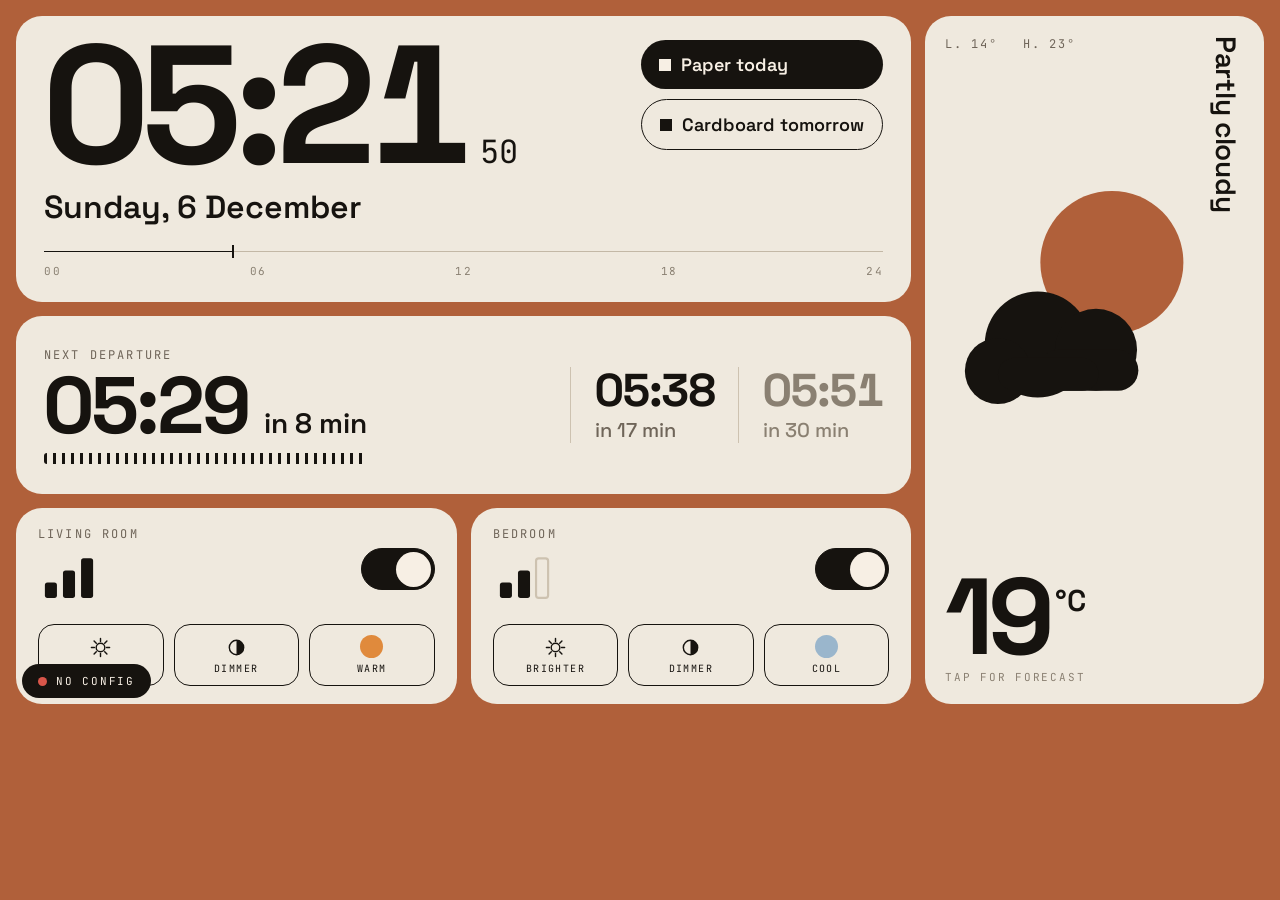
==== index.html @ 334e00e9 "Step 1: Home Assistant WebSocket connection layer Adds the live connection to HA without yet migrati" ====
<!DOCTYPE html>
<html lang="en">
<head>
<meta charset="utf-8">
<meta name="viewport" content="width=1280, initial-scale=1">
<title>Wall Dashboard</title>
<link rel="stylesheet" href="css/fonts.css">
<link rel="stylesheet" href="css/dashboard.css">
</head>
<body>

<div class="root" id="root">

  <!-- ── Clock ───────────────────────────────────────────── -->
  <section class="card clock" id="clock-card">
    <div class="clock-top">
      <div>
        <div class="clock-timerow">
          <div class="clock-time" id="clock-time">20:14</div>
          <div class="clock-seconds" id="clock-seconds">38</div>
        </div>
        <div class="clock-date" id="clock-date">Monday, 27 July</div>
      </div>
      <div class="bin-chips" id="bin-chips"></div>
    </div>
    <div>
      <div class="dayrule">
        <div class="dayrule-track"></div>
        <div class="dayrule-fill" id="dayrule-fill"></div>
        <div class="dayrule-tick" id="dayrule-tick"></div>
      </div>
      <div class="dayrule-labels">
        <div>00</div><div>06</div><div>12</div><div>18</div><div>24</div>
      </div>
    </div>
  </section>

  <!-- ── Departures ──────────────────────────────────────── -->
  <section class="card departures" id="departures-card">
    <div class="dep-next" id="dep-next">
      <div class="mono-label">NEXT DEPARTURE</div>
      <div class="dep-next-row">
        <div class="dep-next-time" id="dep1-time">20:22</div>
        <div class="dep-next-countdown" id="dep1-countdown">in 8 min</div>
      </div>
      <div class="dep-comb"></div>
    </div>
    <div class="dep-later">
      <div class="dep-later-item" id="dep-2">
        <div class="dep-later-time" id="dep2-time">20:31</div>
        <div class="dep-later-countdown" id="dep2-countdown">in 17 min</div>
      </div>
      <div class="dep-later-item dep-dim" id="dep-3">
        <div class="dep-later-time" id="dep3-time">20:44</div>
        <div class="dep-later-countdown" id="dep3-countdown">in 30 min</div>
      </div>
    </div>
  </section>

  <!-- ── Lights ──────────────────────────────────────────── -->
  <section class="card light-card" id="light-living" data-room="living">
    <div class="light-header">
      <div>
        <div class="mono-label light-room">LIVING ROOM</div>
        <div class="light-glyph" data-glyph></div>
      </div>
      <div class="toggle" data-action="toggle" role="switch" tabindex="0">
        <div class="toggle-knob"></div>
      </div>
    </div>
    <div class="light-buttons">
      <div class="light-btn" data-action="brightness_up">
        <span data-icon="brighter"></span>
        <div class="mono-btn-label">BRIGHTER</div>
      </div>
      <div class="light-btn" data-action="brightness_down">
        <span data-icon="dimmer"></span>
        <div class="mono-btn-label">DIMMER</div>
      </div>
      <div class="light-btn light-btn-temp" data-action="color_temp_toggle">
        <div class="temp-disc" data-temp-disc></div>
        <div class="mono-btn-label" data-temp-label>WARM</div>
      </div>
    </div>
  </section>

  <section class="card light-card" id="light-bedroom" data-room="bedroom">
    <div class="light-header">
      <div>
        <div class="mono-label light-room">BEDROOM</div>
        <div class="light-glyph" data-glyph></div>
      </div>
      <div class="toggle" data-action="toggle" role="switch" tabindex="0">
        <div class="toggle-knob"></div>
      </div>
    </div>
    <div class="light-buttons">
      <div class="light-btn" data-action="brightness_up">
        <span data-icon="brighter"></span>
        <div class="mono-btn-label">BRIGHTER</div>
      </div>
      <div class="light-btn" data-action="brightness_down">
        <span data-icon="dimmer"></span>
        <div class="mono-btn-label">DIMMER</div>
      </div>
      <div class="light-btn light-btn-temp" data-action="color_temp_toggle">
        <div class="temp-disc" data-temp-disc></div>
        <div class="mono-btn-label" data-temp-label>COOL</div>
      </div>
    </div>
  </section>

  <!-- ── Weather ─────────────────────────────────────────── -->
  <section class="card weather" id="weather-card">
    <div class="mono-label weather-range" id="weather-range">L. 14° &nbsp; H. 23°</div>
    <div class="weather-condition" id="weather-condition">Partly cloudy</div>
    <div class="weather-icon" id="weather-icon"></div>
    <div class="weather-bottom">
      <div class="weather-temprow">
        <div class="weather-temp" id="weather-temp">19</div>
        <div class="weather-unit">°C</div>
      </div>
      <div class="mono-label weather-hint">TAP FOR FORECAST</div>
    </div>
  </section>

  <!-- ── Forecast overlay ────────────────────────────────── -->
  <div class="forecast" id="forecast" hidden>
    <div class="forecast-header">
      <div>
        <div class="forecast-title">Next 8 hours</div>
        <div class="mono-label forecast-sub" id="forecast-sub">MONDAY 27 JULY · L. 14° H. 23°</div>
      </div>
      <div class="forecast-close" id="forecast-close" role="button" tabindex="0"></div>
    </div>
    <div class="forecast-chart" id="forecast-chart"></div>
  </div>

  <!-- Connection state. Hidden while healthy; the wall display must
       never present stale data as if it were live. -->
  <div class="conn-chip" id="conn-chip" hidden></div>

</div>

<script src="js/icons.js"></script>
<script src="js/entities.js"></script>
<!-- Gitignored; copy from config.example.js. A 404 here is handled. -->
<script src="js/config.js"></script>
<script src="js/ha.js"></script>
<script src="js/data.js"></script>
<script src="js/app.js"></script>
</body>
</html>
---- css/fonts.css ----
/* Self-hosted fonts so the kiosk works with no internet.
   Latin + latin-ext subsets only, pulled from Google Fonts. */

@font-face {
  font-family: 'JetBrains Mono';
  font-style: normal;
  font-weight: 400;
  font-display: swap;
  src: url(../fonts/JetBrainsMono-400-latin-ext.woff2) format('woff2');
  unicode-range: U+0100-02BA, U+02BD-02C5, U+02C7-02CC, U+02CE-02D7, U+02DD-02FF, U+0304, U+0308, U+0329, U+1D00-1DBF, U+1E00-1E9F, U+1EF2-1EFF, U+2020, U+20A0-20AB, U+20AD-20C0, U+2113, U+2C60-2C7F, U+A720-A7FF;
}

@font-face {
  font-family: 'JetBrains Mono';
  font-style: normal;
  font-weight: 400;
  font-display: swap;
  src: url(../fonts/JetBrainsMono-400-latin.woff2) format('woff2');
  unicode-range: U+0000-00FF, U+0131, U+0152-0153, U+02BB-02BC, U+02C6, U+02DA, U+02DC, U+0304, U+0308, U+0329, U+2000-206F, U+20AC, U+2122, U+2191, U+2193, U+2212, U+2215, U+FEFF, U+FFFD;
}

@font-face {
  font-family: 'JetBrains Mono';
  font-style: normal;
  font-weight: 500;
  font-display: swap;
  src: url(../fonts/JetBrainsMono-500-latin-ext.woff2) format('woff2');
  unicode-range: U+0100-02BA, U+02BD-02C5, U+02C7-02CC, U+02CE-02D7, U+02DD-02FF, U+0304, U+0308, U+0329, U+1D00-1DBF, U+1E00-1E9F, U+1EF2-1EFF, U+2020, U+20A0-20AB, U+20AD-20C0, U+2113, U+2C60-2C7F, U+A720-A7FF;
}

@font-face {
  font-family: 'JetBrains Mono';
  font-style: normal;
  font-weight: 500;
  font-display: swap;
  src: url(../fonts/JetBrainsMono-500-latin.woff2) format('woff2');
  unicode-range: U+0000-00FF, U+0131, U+0152-0153, U+02BB-02BC, U+02C6, U+02DA, U+02DC, U+0304, U+0308, U+0329, U+2000-206F, U+20AC, U+2122, U+2191, U+2193, U+2212, U+2215, U+FEFF, U+FFFD;
}

@font-face {
  font-family: 'Space Grotesk';
  font-style: normal;
  font-weight: 400;
  font-display: swap;
  src: url(../fonts/SpaceGrotesk-400-latin-ext.woff2) format('woff2');
  unicode-range: U+0100-02BA, U+02BD-02C5, U+02C7-02CC, U+02CE-02D7, U+02DD-02FF, U+0304, U+0308, U+0329, U+1D00-1DBF, U+1E00-1E9F, U+1EF2-1EFF, U+2020, U+20A0-20AB, U+20AD-20C0, U+2113, U+2C60-2C7F, U+A720-A7FF;
}

@font-face {
  font-family: 'Space Grotesk';
  font-style: normal;
  font-weight: 400;
  font-display: swap;
  src: url(../fonts/SpaceGrotesk-400-latin.woff2) format('woff2');
  unicode-range: U+0000-00FF, U+0131, U+0152-0153, U+02BB-02BC, U+02C6, U+02DA, U+02DC, U+0304, U+0308, U+0329, U+2000-206F, U+20AC, U+2122, U+2191, U+2193, U+2212, U+2215, U+FEFF, U+FFFD;
}

@font-face {
  font-family: 'Space Grotesk';
  font-style: normal;
  font-weight: 500;
  font-display: swap;
  src: url(../fonts/SpaceGrotesk-500-latin-ext.woff2) format('woff2');
  unicode-range: U+0100-02BA, U+02BD-02C5, U+02C7-02CC, U+02CE-02D7, U+02DD-02FF, U+0304, U+0308, U+0329, U+1D00-1DBF, U+1E00-1E9F, U+1EF2-1EFF, U+2020, U+20A0-20AB, U+20AD-20C0, U+2113, U+2C60-2C7F, U+A720-A7FF;
}

@font-face {
  font-family: 'Space Grotesk';
  font-style: normal;
  font-weight: 500;
  font-display: swap;
  src: url(../fonts/SpaceGrotesk-500-latin.woff2) format('woff2');
  unicode-range: U+0000-00FF, U+0131, U+0152-0153, U+02BB-02BC, U+02C6, U+02DA, U+02DC, U+0304, U+0308, U+0329, U+2000-206F, U+20AC, U+2122, U+2191, U+2193, U+2212, U+2215, U+FEFF, U+FFFD;
}

@font-face {
  font-family: 'Space Grotesk';
  font-style: normal;
  font-weight: 600;
  font-display: swap;
  src: url(../fonts/SpaceGrotesk-600-latin-ext.woff2) format('woff2');
  unicode-range: U+0100-02BA, U+02BD-02C5, U+02C7-02CC, U+02CE-02D7, U+02DD-02FF, U+0304, U+0308, U+0329, U+1D00-1DBF, U+1E00-1E9F, U+1EF2-1EFF, U+2020, U+20A0-20AB, U+20AD-20C0, U+2113, U+2C60-2C7F, U+A720-A7FF;
}

@font-face {
  font-family: 'Space Grotesk';
  font-style: normal;
  font-weight: 600;
  font-display: swap;
  src: url(../fonts/SpaceGrotesk-600-latin.woff2) format('woff2');
  unicode-range: U+0000-00FF, U+0131, U+0152-0153, U+02BB-02BC, U+02C6, U+02DA, U+02DC, U+0304, U+0308, U+0329, U+2000-206F, U+20AC, U+2122, U+2191, U+2193, U+2212, U+2215, U+FEFF, U+FFFD;
}

@font-face {
  font-family: 'Space Grotesk';
  font-style: normal;
  font-weight: 700;
  font-display: swap;
  src: url(../fonts/SpaceGrotesk-700-latin-ext.woff2) format('woff2');
  unicode-range: U+0100-02BA, U+02BD-02C5, U+02C7-02CC, U+02CE-02D7, U+02DD-02FF, U+0304, U+0308, U+0329, U+1D00-1DBF, U+1E00-1E9F, U+1EF2-1EFF, U+2020, U+20A0-20AB, U+20AD-20C0, U+2113, U+2C60-2C7F, U+A720-A7FF;
}

@font-face {
  font-family: 'Space Grotesk';
  font-style: normal;
  font-weight: 700;
  font-display: swap;
  src: url(../fonts/SpaceGrotesk-700-latin.woff2) format('woff2');
  unicode-range: U+0000-00FF, U+0131, U+0152-0153, U+02BB-02BC, U+02C6, U+02DA, U+02DC, U+0304, U+0308, U+0329, U+2000-206F, U+20AC, U+2122, U+2191, U+2193, U+2212, U+2215, U+FEFF, U+FFFD;
}
---- css/dashboard.css ----
/* ─────────────────────────────────────────────────────────
   Wall Dashboard — design tokens
   Values are lifted verbatim from the design spec (README.md).
   ───────────────────────────────────────────────────────── */
:root {
  --ground:        #b0603a;  /* terracotta */
  --card:          #efe9de;
  --card-off:      #ded7ca;
  --ink:           #16130f;
  --on-ink:        #f7efe4;
  --on-ground:     #f0cdb9;
  --muted:         #6f6559;
  --muted-dim:     #8a8072;
  --hairline:      #cdc2b0;
  --hairline-warm: #c3b8a6;
  --hairline-off:  #b6ab99;
  --warm:          #e08a3c;
  --cool:          #9ab6cc;

  --sans: 'Space Grotesk', system-ui, sans-serif;
  --mono: 'JetBrains Mono', ui-monospace, monospace;
}

* { box-sizing: border-box; }

html, body {
  margin: 0;
  padding: 0;
  background: var(--ground);
  /* Kiosk: never scroll, never select, never show a caret. */
  overflow: hidden;
  cursor: none;
}

.root {
  position: relative;
  width: 1280px;
  height: 720px;
  padding: 16px;
  display: grid;
  grid-template-columns: 1.3fr 1.3fr 1fr;
  grid-template-rows: 286px 178px 1fr;
  gap: 14px;
  background: var(--ground);
  font-family: var(--sans);
  color: var(--ink);
  overflow: hidden;
  user-select: none;
  -webkit-tap-highlight-color: transparent;
}

.card {
  background: var(--card);
  border-radius: 26px;
  overflow: hidden;
}

/* Shared monospace label treatment */
.mono-label {
  font-family: var(--mono);
  font-size: 12px;
  letter-spacing: 0.18em;
  color: var(--muted);
}

/* ── Clock ────────────────────────────────────────────── */
.clock {
  grid-column: 1 / span 2;
  grid-row: 1;
  padding: 24px 28px;
  display: flex;
  flex-direction: column;
  justify-content: space-between;
}
.clock-top {
  display: flex;
  justify-content: space-between;
  align-items: flex-start;
  gap: 24px;
}
.clock-timerow { display: flex; align-items: baseline; gap: 16px; }
.clock-time {
  font-size: 168px;
  font-weight: 700;
  letter-spacing: -0.055em;
  line-height: 0.78;
  font-variant-numeric: tabular-nums;
}
.clock-seconds {
  font-family: var(--mono);
  font-size: 32px;
  color: var(--ink);
}
.clock-date { font-size: 32px; font-weight: 600; margin-top: 14px; }

.bin-chips { display: flex; flex-direction: column; gap: 10px; flex: none; }
.chip {
  display: flex;
  align-items: center;
  gap: 10px;
  padding: 13px 18px;
  border-radius: 999px;
  font-size: 18px;
  font-weight: 600;
  white-space: nowrap;
}
.chip-swatch { width: 12px; height: 12px; flex: none; }
.chip-filled  { background: var(--ink); color: var(--on-ink); }
.chip-filled  .chip-swatch { background: var(--on-ink); }
.chip-outline { border: 1.5px solid var(--ink); color: var(--ink); }
.chip-outline .chip-swatch { background: var(--ink); }

.dayrule { position: relative; height: 13px; }
.dayrule-track { position: absolute; top: 6px; left: 0; right: 0; height: 1px; background: var(--hairline-warm); }
.dayrule-fill  { position: absolute; top: 6px; left: 0; height: 1px; background: var(--ink); }
.dayrule-tick  { position: absolute; top: 0; width: 2px; height: 13px; background: var(--ink); }
.dayrule-labels {
  display: flex;
  justify-content: space-between;
  font-family: var(--mono);
  font-size: 11px;
  letter-spacing: 0.14em;
  color: var(--muted-dim);
  margin-top: 6px;
}

/* ── Departures ───────────────────────────────────────── */
.departures {
  grid-column: 1 / span 2;
  grid-row: 2;
  padding: 18px 28px;
  display: flex;
  align-items: center;
  gap: 28px;
}
.dep-next { flex: none; }
.dep-next .mono-label { margin-bottom: 6px; }
.dep-next-row { display: flex; align-items: baseline; gap: 16px; }
.dep-next-time {
  font-size: 80px;
  font-weight: 700;
  letter-spacing: -0.05em;
  line-height: 0.9;
  font-variant-numeric: tabular-nums;
}
.dep-next-countdown { font-size: 28px; font-weight: 600; color: var(--ink); white-space: nowrap; }
.dep-comb {
  height: 11px;
  border-radius: 3px;
  margin-top: 12px;
  background: repeating-linear-gradient(90deg, var(--ink) 0 3px, transparent 3px 9px);
}
.dep-later { flex: 1; display: flex; gap: 24px; justify-content: flex-end; }
.dep-later-item { border-left: 1px solid var(--hairline); padding-left: 24px; }
.dep-later-time {
  font-size: 46px;
  font-weight: 700;
  letter-spacing: -0.045em;
  line-height: 1;
  font-variant-numeric: tabular-nums;
}
.dep-later-countdown {
  font-size: 20px;
  font-weight: 500;
  color: var(--muted);
  margin-top: 4px;
  white-space: nowrap;
}
.dep-dim .dep-later-time,
.dep-dim .dep-later-countdown { color: var(--muted-dim); }

/* ── Light cards ──────────────────────────────────────── */
.light-card {
  grid-row: 3;
  padding: 18px 22px;
  display: flex;
  flex-direction: column;
  justify-content: space-between;
  border-radius: 26px;
}
#light-living  { grid-column: 1; }
#light-bedroom { grid-column: 2; }
.light-card.is-off { background: var(--card-off); }

.light-header { display: flex; justify-content: space-between; align-items: center; }
.light-glyph { height: 66px; display: flex; align-items: center; margin-top: 4px; }
.light-glyph svg { width: 62px; height: 62px; }

.toggle {
  width: 74px;
  height: 42px;
  border-radius: 21px;
  display: flex;
  align-items: center;
  padding: 3px;
  flex: none;
  border: 1.5px solid var(--ink);
  background: var(--ink);
  justify-content: flex-end;
}
.toggle-knob { width: 35px; height: 35px; border-radius: 50%; background: var(--on-ink); }
.light-card.is-off .toggle { background: transparent; justify-content: flex-start; }
.light-card.is-off .toggle-knob { background: var(--hairline-off); }

.light-buttons { display: flex; gap: 10px; }
.light-btn {
  flex: 1;
  height: 62px;
  border-radius: 16px;
  border: 1.5px solid var(--ink);
  display: flex;
  flex-direction: column;
  align-items: center;
  justify-content: center;
  gap: 3px;
}
.light-btn-temp { gap: 4px; }
.light-btn svg { width: 23px; height: 23px; display: block; }
.mono-btn-label {
  font-family: var(--mono);
  font-size: 10px;
  letter-spacing: 0.14em;
  color: var(--ink);
}
.temp-disc { width: 23px; height: 23px; border-radius: 50%; background: var(--warm); }

/* Touch feedback — 120ms, within the <=150ms budget the spec allows. */
.light-btn, .toggle, .weather, .forecast-close { transition: opacity 120ms ease; }
.light-btn:active, .toggle:active, .weather:active, .forecast-close:active { opacity: 0.55; }

/* ── Weather ──────────────────────────────────────────── */
.weather {
  position: relative;
  grid-column: 3;
  grid-row: 1 / span 3;
  padding: 20px;
  display: flex;
  flex-direction: column;
  overflow: hidden;
}
.weather-range { font-size: 12px; letter-spacing: 0.14em; flex: none; padding-right: 48px; }
.weather-condition {
  position: absolute;
  top: 20px;
  right: 20px;
  writing-mode: vertical-rl;
  font-size: 28px;
  font-weight: 600;
  letter-spacing: -0.01em;
}
.weather-icon {
  flex: 1;
  min-height: 0;
  display: flex;
  align-items: center;
  justify-content: center;
  padding: 0 34px 0 0;
  margin: -6px 0;
}
.weather-icon svg { height: 100%; width: auto; max-width: 100%; }
.weather-bottom { flex: none; }
.weather-temprow { display: flex; align-items: flex-start; gap: 6px; }
.weather-temp {
  font-size: 108px;
  font-weight: 700;
  letter-spacing: -0.055em;
  line-height: 0.82;
}
.weather-unit { font-size: 30px; font-weight: 600; margin-top: 8px; }
.weather-hint { font-size: 11px; letter-spacing: 0.16em; color: var(--muted-dim); margin-top: 8px; }

/* ── Forecast overlay ─────────────────────────────────── */
.forecast {
  position: absolute;
  inset: 0;
  background: var(--ground);
  padding: 22px;
  display: flex;
  flex-direction: column;
  gap: 14px;
  z-index: 5;
}
.forecast[hidden] { display: none; }
.forecast-header {
  display: flex;
  justify-content: space-between;
  align-items: center;
  padding: 0 8px;
}
.forecast-title {
  font-size: 42px;
  font-weight: 700;
  letter-spacing: -0.03em;
  color: var(--on-ink);
}
.forecast-sub {
  font-size: 12px;
  letter-spacing: 0.16em;
  color: var(--on-ground);
  margin-top: 4px;
}
.forecast-close {
  width: 68px;
  height: 68px;
  border-radius: 50%;
  background: var(--ink);
  display: flex;
  align-items: center;
  justify-content: center;
  flex: none;
}
.forecast-close svg { width: 28px; height: 28px; }
.forecast-chart {
  flex: 1;
  background: var(--card);
  border-radius: 26px;
  padding: 24px 26px;
  display: flex;
  gap: 14px;
  align-items: stretch;
}
.fc-col { flex: 1; display: flex; flex-direction: column; align-items: center; gap: 12px; }
.fc-temp { font-size: 34px; font-weight: 700; letter-spacing: -0.04em; }
.fc-bar-slot { flex: 1; width: 100%; display: flex; align-items: flex-end; }
.fc-bar { width: 100%; background: var(--ground); border-radius: 10px 10px 3px 3px; }
.fc-bar.is-now { background: var(--ink); }
.fc-col svg { width: 34px; height: 34px; flex: none; }
.fc-hour { font-family: var(--mono); font-size: 14px; color: var(--muted); }

/* ── Connection state chip ────────────────────────────────
   Only rendered when the link to Home Assistant is not
   healthy. Sits over the bottom-left card corner so it is
   legible from across the room. */
.conn-chip {
  position: absolute;
  left: 22px;
  bottom: 22px;
  z-index: 6;
  display: flex;
  align-items: center;
  gap: 9px;
  padding: 10px 16px;
  border-radius: 999px;
  background: var(--ink);
  color: var(--on-ink);
  font-family: var(--mono);
  font-size: 11px;
  letter-spacing: 0.16em;
  white-space: nowrap;
}
.conn-chip[hidden] { display: none; }
.conn-chip::before {
  content: '';
  width: 9px;
  height: 9px;
  border-radius: 50%;
  background: var(--warm);
  flex: none;
}
.conn-chip.is-fatal::before { background: #d9564a; }
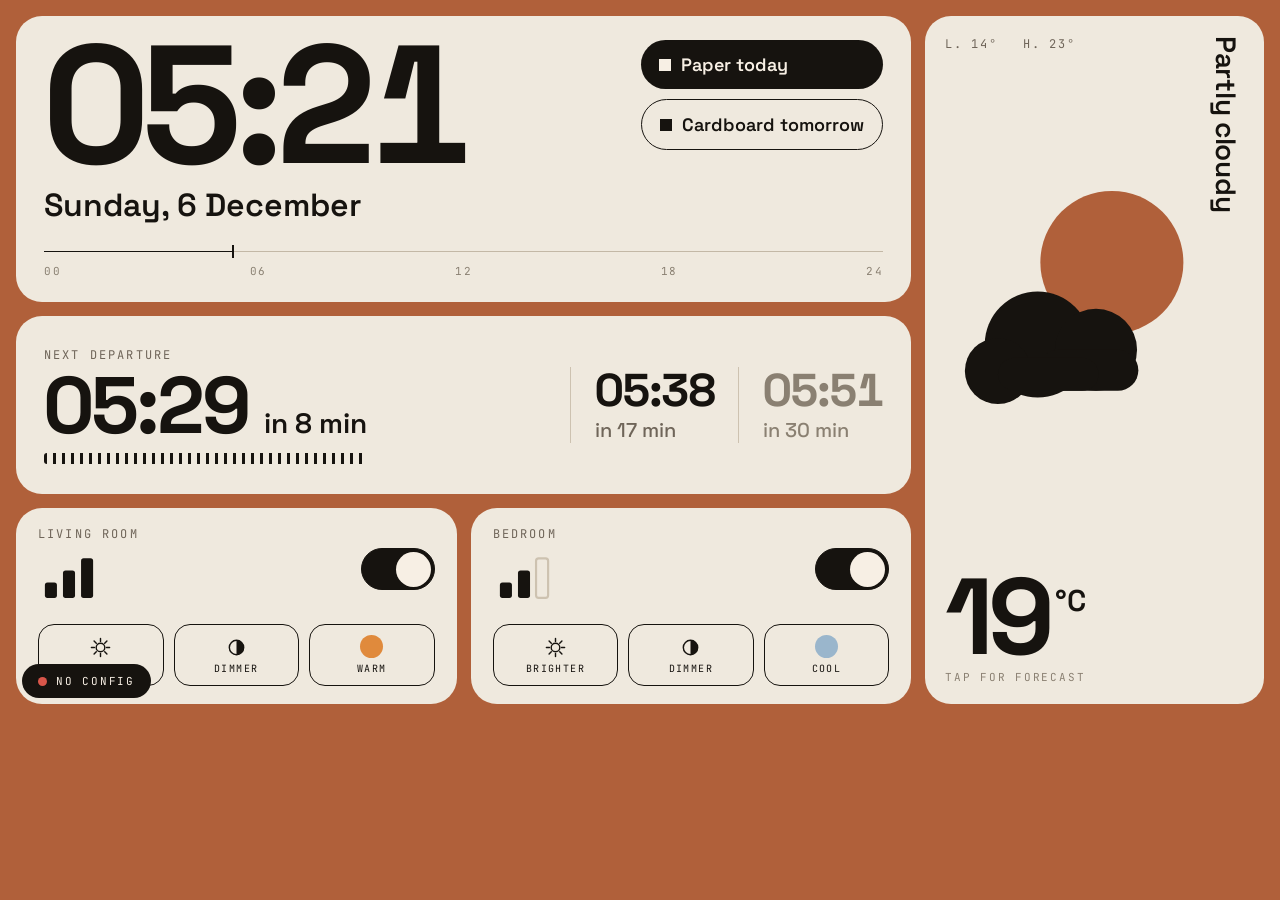
==== commit a17e7a31: "Step 2/4/5: live clock, departures and waste chips Wires the three read-only cards that the entity d" ====
--- a/index.html
+++ b/index.html
@@ -17,7 +17,6 @@
       <div>
         <div class="clock-timerow">
           <div class="clock-time" id="clock-time">20:14</div>
-          <div class="clock-seconds" id="clock-seconds">38</div>
         </div>
         <div class="clock-date" id="clock-date">Monday, 27 July</div>
       </div>
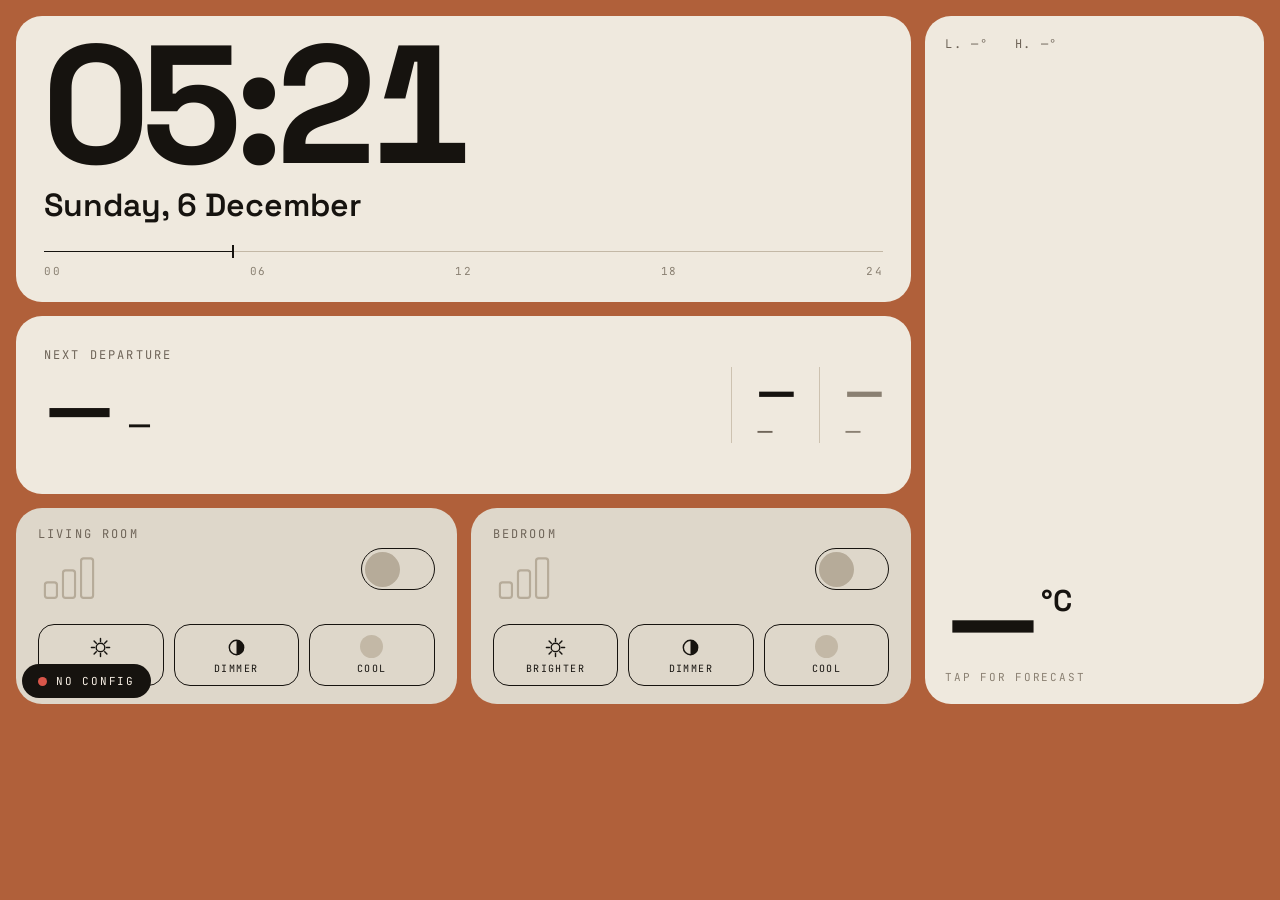
==== commit 5314a0ee: "Size the departure comb to the wait, and drop buses that have gone The comb was decorative. Make it " ====
--- a/index.html
+++ b/index.html
@@ -42,7 +42,7 @@
         <div class="dep-next-time" id="dep1-time">20:22</div>
         <div class="dep-next-countdown" id="dep1-countdown">in 8 min</div>
       </div>
-      <div class="dep-comb"></div>
+      <div class="dep-comb" id="dep-comb"></div>
     </div>
     <div class="dep-later">
       <div class="dep-later-item" id="dep-2">
--- a/css/fonts.css
+++ b/css/fonts.css
@@ -1,14 +1,7 @@
 /* Self-hosted fonts so the kiosk works with no internet.
-   Latin + latin-ext subsets only, pulled from Google Fonts. */
-
-@font-face {
-  font-family: 'JetBrains Mono';
-  font-style: normal;
-  font-weight: 400;
-  font-display: swap;
-  src: url(../fonts/JetBrainsMono-400-latin-ext.woff2) format('woff2');
-  unicode-range: U+0100-02BA, U+02BD-02C5, U+02C7-02CC, U+02CE-02D7, U+02DD-02FF, U+0304, U+0308, U+0329, U+1D00-1DBF, U+1E00-1E9F, U+1EF2-1EFF, U+2020, U+20A0-20AB, U+20AD-20C0, U+2113, U+2C60-2C7F, U+A720-A7FF;
-}
+   Latin subset only: it covers U+0000-00FF, which includes the
+   accented characters this dashboard can render. JetBrains Mono
+   ships weight 400 only, since nothing sets a mono weight. */
 
 @font-face {
   font-family: 'JetBrains Mono';
@@ -17,33 +10,6 @@
   font-display: swap;
   src: url(../fonts/JetBrainsMono-400-latin.woff2) format('woff2');
   unicode-range: U+0000-00FF, U+0131, U+0152-0153, U+02BB-02BC, U+02C6, U+02DA, U+02DC, U+0304, U+0308, U+0329, U+2000-206F, U+20AC, U+2122, U+2191, U+2193, U+2212, U+2215, U+FEFF, U+FFFD;
-}
-
-@font-face {
-  font-family: 'JetBrains Mono';
-  font-style: normal;
-  font-weight: 500;
-  font-display: swap;
-  src: url(../fonts/JetBrainsMono-500-latin-ext.woff2) format('woff2');
-  unicode-range: U+0100-02BA, U+02BD-02C5, U+02C7-02CC, U+02CE-02D7, U+02DD-02FF, U+0304, U+0308, U+0329, U+1D00-1DBF, U+1E00-1E9F, U+1EF2-1EFF, U+2020, U+20A0-20AB, U+20AD-20C0, U+2113, U+2C60-2C7F, U+A720-A7FF;
-}
-
-@font-face {
-  font-family: 'JetBrains Mono';
-  font-style: normal;
-  font-weight: 500;
-  font-display: swap;
-  src: url(../fonts/JetBrainsMono-500-latin.woff2) format('woff2');
-  unicode-range: U+0000-00FF, U+0131, U+0152-0153, U+02BB-02BC, U+02C6, U+02DA, U+02DC, U+0304, U+0308, U+0329, U+2000-206F, U+20AC, U+2122, U+2191, U+2193, U+2212, U+2215, U+FEFF, U+FFFD;
-}
-
-@font-face {
-  font-family: 'Space Grotesk';
-  font-style: normal;
-  font-weight: 400;
-  font-display: swap;
-  src: url(../fonts/SpaceGrotesk-400-latin-ext.woff2) format('woff2');
-  unicode-range: U+0100-02BA, U+02BD-02C5, U+02C7-02CC, U+02CE-02D7, U+02DD-02FF, U+0304, U+0308, U+0329, U+1D00-1DBF, U+1E00-1E9F, U+1EF2-1EFF, U+2020, U+20A0-20AB, U+20AD-20C0, U+2113, U+2C60-2C7F, U+A720-A7FF;
 }
 
 @font-face {
@@ -60,26 +26,8 @@
   font-style: normal;
   font-weight: 500;
   font-display: swap;
-  src: url(../fonts/SpaceGrotesk-500-latin-ext.woff2) format('woff2');
-  unicode-range: U+0100-02BA, U+02BD-02C5, U+02C7-02CC, U+02CE-02D7, U+02DD-02FF, U+0304, U+0308, U+0329, U+1D00-1DBF, U+1E00-1E9F, U+1EF2-1EFF, U+2020, U+20A0-20AB, U+20AD-20C0, U+2113, U+2C60-2C7F, U+A720-A7FF;
-}
-
-@font-face {
-  font-family: 'Space Grotesk';
-  font-style: normal;
-  font-weight: 500;
-  font-display: swap;
   src: url(../fonts/SpaceGrotesk-500-latin.woff2) format('woff2');
   unicode-range: U+0000-00FF, U+0131, U+0152-0153, U+02BB-02BC, U+02C6, U+02DA, U+02DC, U+0304, U+0308, U+0329, U+2000-206F, U+20AC, U+2122, U+2191, U+2193, U+2212, U+2215, U+FEFF, U+FFFD;
-}
-
-@font-face {
-  font-family: 'Space Grotesk';
-  font-style: normal;
-  font-weight: 600;
-  font-display: swap;
-  src: url(../fonts/SpaceGrotesk-600-latin-ext.woff2) format('woff2');
-  unicode-range: U+0100-02BA, U+02BD-02C5, U+02C7-02CC, U+02CE-02D7, U+02DD-02FF, U+0304, U+0308, U+0329, U+1D00-1DBF, U+1E00-1E9F, U+1EF2-1EFF, U+2020, U+20A0-20AB, U+20AD-20C0, U+2113, U+2C60-2C7F, U+A720-A7FF;
 }
 
 @font-face {
@@ -96,15 +44,6 @@
   font-style: normal;
   font-weight: 700;
   font-display: swap;
-  src: url(../fonts/SpaceGrotesk-700-latin-ext.woff2) format('woff2');
-  unicode-range: U+0100-02BA, U+02BD-02C5, U+02C7-02CC, U+02CE-02D7, U+02DD-02FF, U+0304, U+0308, U+0329, U+1D00-1DBF, U+1E00-1E9F, U+1EF2-1EFF, U+2020, U+20A0-20AB, U+20AD-20C0, U+2113, U+2C60-2C7F, U+A720-A7FF;
-}
-
-@font-face {
-  font-family: 'Space Grotesk';
-  font-style: normal;
-  font-weight: 700;
-  font-display: swap;
   src: url(../fonts/SpaceGrotesk-700-latin.woff2) format('woff2');
   unicode-range: U+0000-00FF, U+0131, U+0152-0153, U+02BB-02BC, U+02C6, U+02DA, U+02DC, U+0304, U+0308, U+0329, U+2000-206F, U+20AC, U+2122, U+2191, U+2193, U+2212, U+2215, U+FEFF, U+FFFD;
 }
--- a/css/dashboard.css
+++ b/css/dashboard.css
@@ -27,10 +27,15 @@
   margin: 0;
   padding: 0;
   background: var(--ground);
-  /* Kiosk: never scroll, never select, never show a caret. */
   overflow: hidden;
-  cursor: none;
-}
+}
+
+/* Deliberately no `cursor: none` here. Hiding the pointer is a
+   display concern, not a page concern, and doing it in CSS makes
+   the dashboard unpleasant to work on with a mouse. On the Pi it
+   is handled at the OS level with unclutter, which also covers
+   the pointer sitting over the desktop before Chromium loads
+   (--kiosk does not hide it on its own). See Step 9. */
 
 .root {
   position: relative;
@@ -86,11 +91,6 @@
   line-height: 0.78;
   font-variant-numeric: tabular-nums;
 }
-.clock-seconds {
-  font-family: var(--mono);
-  font-size: 32px;
-  color: var(--ink);
-}
 .clock-date { font-size: 32px; font-weight: 600; margin-top: 14px; }
 
 .bin-chips { display: flex; flex-direction: column; gap: 10px; flex: none; }
@@ -144,7 +144,12 @@
   font-variant-numeric: tabular-nums;
 }
 .dep-next-countdown { font-size: 28px; font-weight: 600; color: var(--ink); white-space: nowrap; }
+/* Width is set per render, in whole 9px dashes, so the comb always
+   ends on a dash rather than a sliced-off tooth. Starts empty: the
+   first render fills it in, and a comb sized before the departures
+   are known would be inventing a wait. */
 .dep-comb {
+  width: 0;
   height: 11px;
   border-radius: 3px;
   margin-top: 12px;
@@ -326,6 +331,16 @@
 .fc-bar.is-now { background: var(--ink); }
 .fc-col svg { width: 34px; height: 34px; flex: none; }
 .fc-hour { font-family: var(--mono); font-size: 14px; color: var(--muted); }
+.fc-empty {
+  flex: 1;
+  display: flex;
+  align-items: center;
+  justify-content: center;
+  font-family: var(--mono);
+  font-size: 14px;
+  letter-spacing: 0.16em;
+  color: var(--muted-dim);
+}
 
 /* ── Connection state chip ────────────────────────────────
    Only rendered when the link to Home Assistant is not
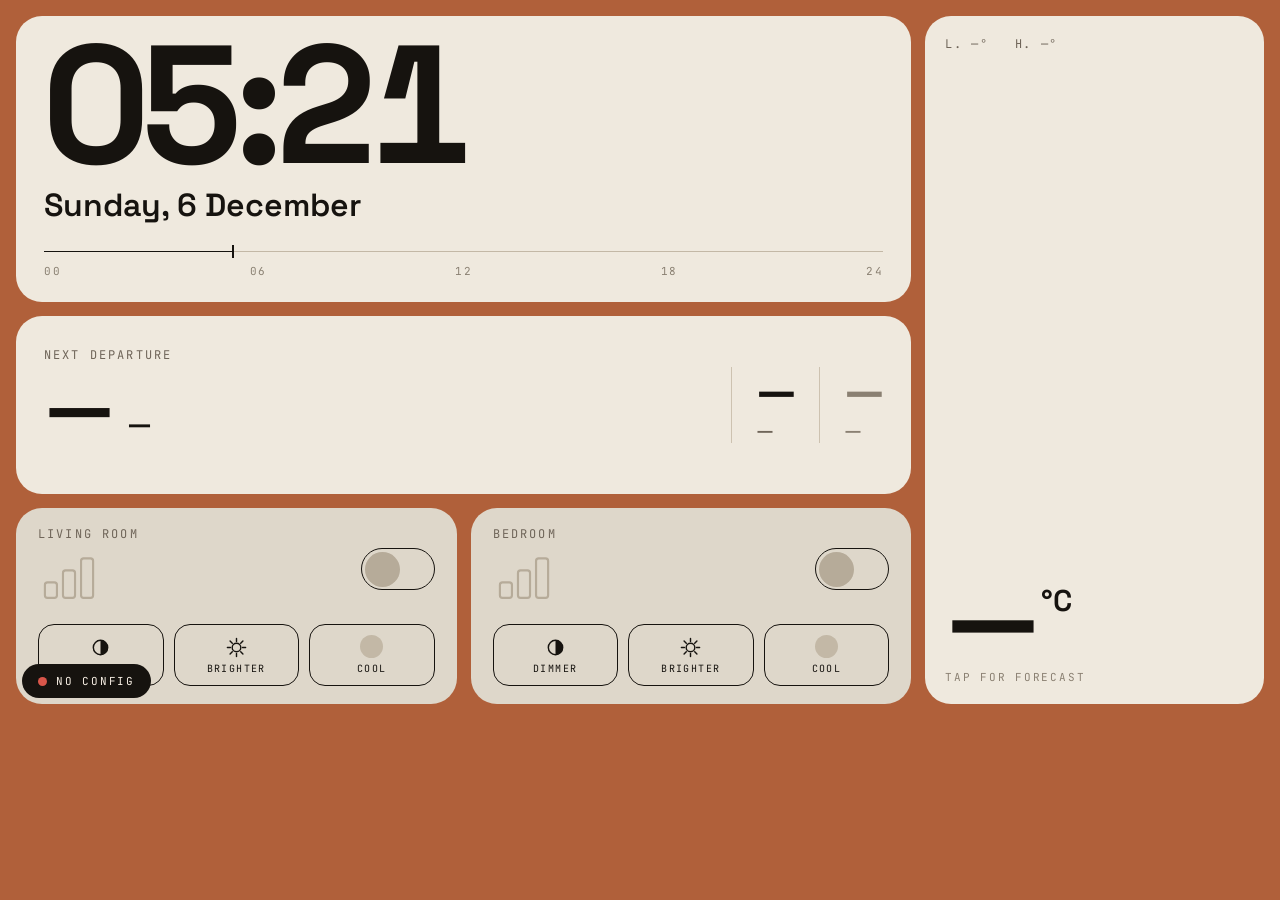
==== commit 6647d114: "Put DIMMER before BRIGHTER in both light cards Co-Authored-By: Claude Opus 5 <noreply@anthropic.com>" ====
--- a/index.html
+++ b/index.html
@@ -68,13 +68,13 @@
       </div>
     </div>
     <div class="light-buttons">
+      <div class="light-btn" data-action="brightness_down">
+        <span data-icon="dimmer"></span>
+        <div class="mono-btn-label">DIMMER</div>
+      </div>
       <div class="light-btn" data-action="brightness_up">
         <span data-icon="brighter"></span>
         <div class="mono-btn-label">BRIGHTER</div>
-      </div>
-      <div class="light-btn" data-action="brightness_down">
-        <span data-icon="dimmer"></span>
-        <div class="mono-btn-label">DIMMER</div>
       </div>
       <div class="light-btn light-btn-temp" data-action="color_temp_toggle">
         <div class="temp-disc" data-temp-disc></div>
@@ -94,13 +94,13 @@
       </div>
     </div>
     <div class="light-buttons">
+      <div class="light-btn" data-action="brightness_down">
+        <span data-icon="dimmer"></span>
+        <div class="mono-btn-label">DIMMER</div>
+      </div>
       <div class="light-btn" data-action="brightness_up">
         <span data-icon="brighter"></span>
         <div class="mono-btn-label">BRIGHTER</div>
-      </div>
-      <div class="light-btn" data-action="brightness_down">
-        <span data-icon="dimmer"></span>
-        <div class="mono-btn-label">DIMMER</div>
       </div>
       <div class="light-btn light-btn-temp" data-action="color_temp_toggle">
         <div class="temp-disc" data-temp-disc></div>
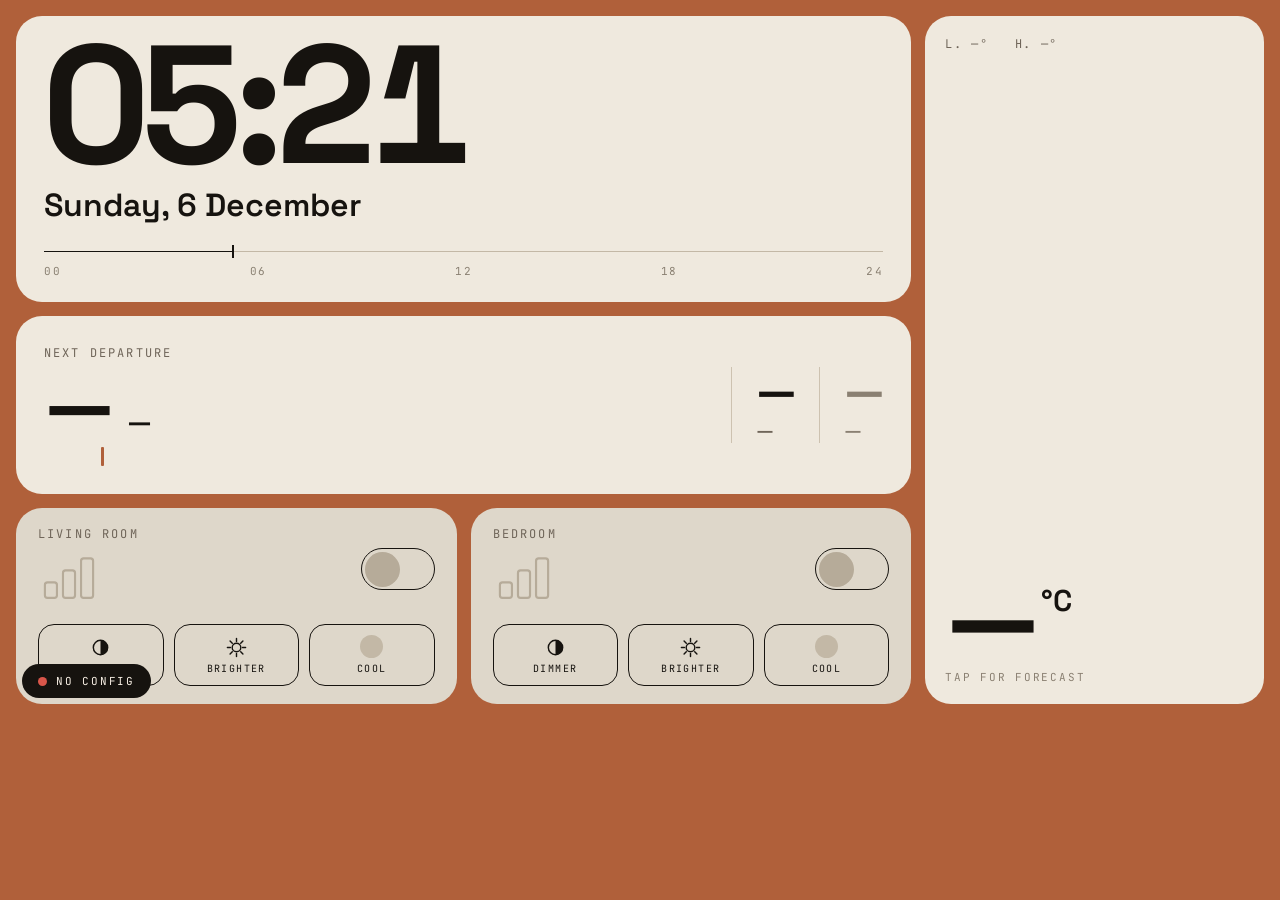
==== commit 9db5d465: "Scale the departure comb in fixed half-minutes, and mark the walk The comb measured one headway, so " ====
--- a/index.html
+++ b/index.html
@@ -42,7 +42,11 @@
         <div class="dep-next-time" id="dep1-time">20:22</div>
         <div class="dep-next-countdown" id="dep1-countdown">in 8 min</div>
       </div>
-      <div class="dep-comb" id="dep-comb"></div>
+      <div class="dep-comb" id="dep-comb">
+        <div class="dep-comb-seg" id="dep-comb-walk"></div>
+        <div class="dep-comb-mark"></div>
+        <div class="dep-comb-seg" id="dep-comb-rest"></div>
+      </div>
     </div>
     <div class="dep-later">
       <div class="dep-later-item" id="dep-2">
--- a/css/dashboard.css
+++ b/css/dashboard.css
@@ -144,16 +144,39 @@
   font-variant-numeric: tabular-nums;
 }
 .dep-next-countdown { font-size: 28px; font-weight: 600; color: var(--ink); white-space: nowrap; }
-/* Width is set per render, in whole 9px dashes, so the comb always
-   ends on a dash rather than a sliced-off tooth. Starts empty: the
-   first render fills it in, and a comb sized before the departures
-   are known would be inventing a wait. */
+/* The comb is a fixed-width track holding two dash segments and the
+   walk mark. Everything is positioned from the left edge, in whole
+   9px dashes, so the mark stands still at its own minute and only
+   the dashes move — a mark that shifted as the comb drained would be
+   unreadable as a threshold. Both segments start on a multiple of 9
+   (0 and 63), which keeps their gradients in phase across the notch.
+   Segments start empty: the first render fills them in, and a comb
+   sized before the departures are known would be inventing a wait. */
 .dep-comb {
+  position: relative;
+  width: 279px;   /* 30 dashes + the one-dash notch */
+  height: 19px;
+  margin-top: 8px;
+}
+.dep-comb-seg {
+  position: absolute;
+  top: 4px;
   width: 0;
   height: 11px;
   border-radius: 3px;
-  margin-top: 12px;
   background: repeating-linear-gradient(90deg, var(--ink) 0 3px, transparent 3px 9px);
+}
+#dep-comb-walk { left: 0; }
+#dep-comb-rest { left: 63px; }
+/* Stands in the notch, clear of the teeth either side of it. */
+.dep-comb-mark {
+  position: absolute;
+  left: 57px;
+  top: 0;
+  width: 3px;
+  height: 19px;
+  border-radius: 1px;
+  background: var(--ground);
 }
 .dep-later { flex: 1; display: flex; gap: 24px; justify-content: flex-end; }
 .dep-later-item { border-left: 1px solid var(--hairline); padding-left: 24px; }
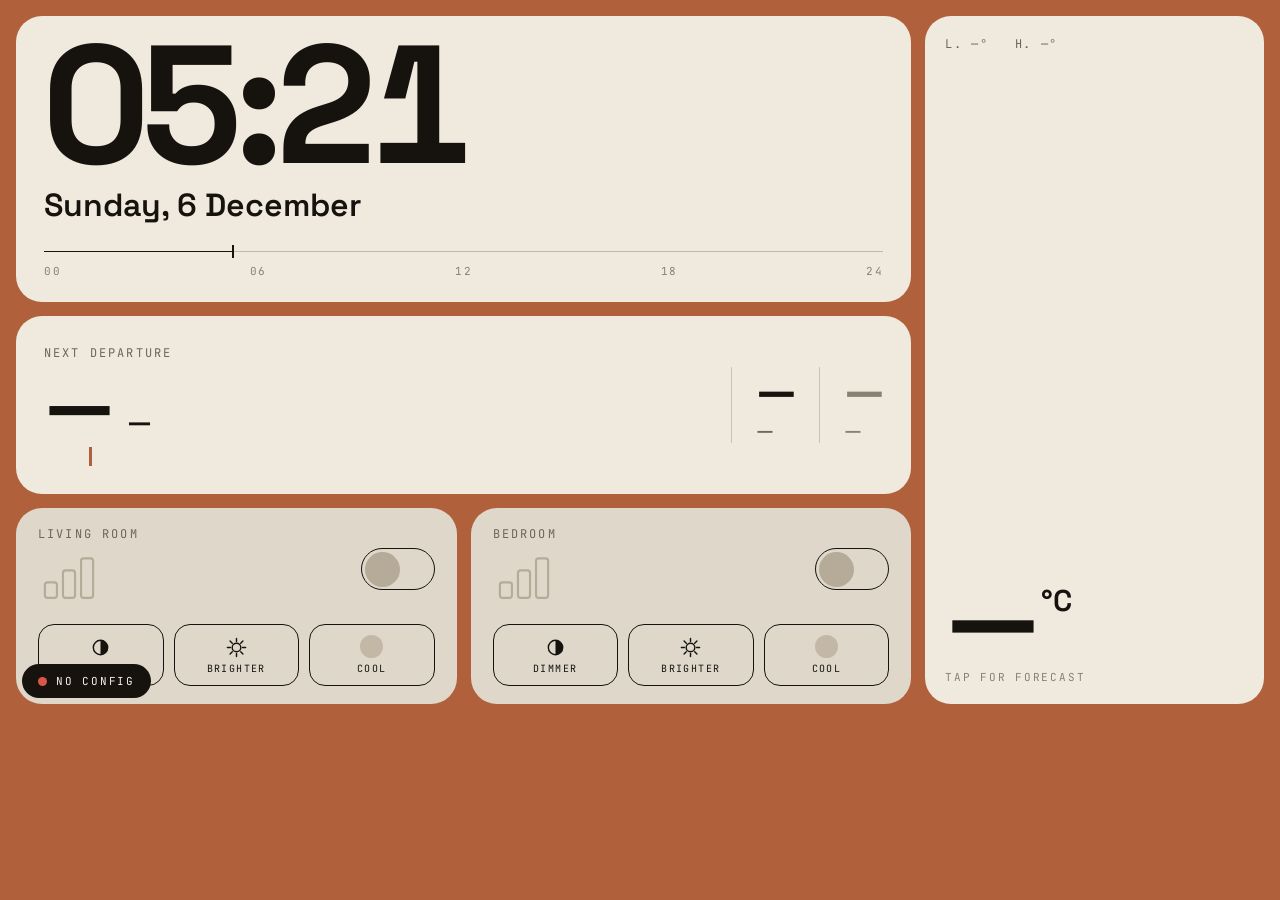
==== commit 774972be: "Draw the forecast as MeteoSwiss draws it The eight-hour bar chart normalised each window to its own " ====
--- a/index.html
+++ b/index.html
@@ -131,7 +131,7 @@
   <div class="forecast" id="forecast" hidden>
     <div class="forecast-header">
       <div>
-        <div class="forecast-title">Next 8 hours</div>
+        <div class="forecast-title">Next 2 days</div>
         <div class="mono-label forecast-sub" id="forecast-sub">MONDAY 27 JULY · L. 14° H. 23°</div>
       </div>
       <div class="forecast-close" id="forecast-close" role="button" tabindex="0"></div>
--- a/css/dashboard.css
+++ b/css/dashboard.css
@@ -149,33 +149,39 @@
    9px dashes, so the mark stands still at its own minute and only
    the dashes move — a mark that shifted as the comb drained would be
    unreadable as a threshold. Both segments start on a multiple of 9
-   (0 and 63), which keeps their gradients in phase across the notch.
-   Segments start empty: the first render fills them in, and a comb
-   sized before the departures are known would be inventing a wait. */
+   (0 and 54), which keeps every tooth on the same 9px grid, mark
+   included. Segments start empty: the first render fills them in,
+   and a comb sized before the departures are known would be
+   inventing a wait. */
 .dep-comb {
   position: relative;
-  width: 279px;   /* 30 dashes + the one-dash notch */
-  height: 19px;
+  width: 270px;   /* 30 dashes */
+  height: 19px;   /* the teeth are 11; the mark overhangs them */
   margin-top: 8px;
 }
+/* Square ends, deliberately. A radius here clipped the first and last
+   teeth thinner than the ones between them, which read both as uneven
+   dashes and as a rounded box drawn around the comb. */
 .dep-comb-seg {
   position: absolute;
   top: 4px;
   width: 0;
   height: 11px;
-  border-radius: 3px;
   background: repeating-linear-gradient(90deg, var(--ink) 0 3px, transparent 3px 9px);
 }
 #dep-comb-walk { left: 0; }
-#dep-comb-rest { left: 63px; }
-/* Stands in the notch, clear of the teeth either side of it. */
+#dep-comb-rest { left: 54px; }
+/* The sixth tooth, in accent rather than ink — the last dash of the
+   three-minute walk. It keeps the comb's grid and stroke width, so it
+   reads as one of the teeth rather than furniture laid over them, but
+   overhangs them top and bottom: at three feet the extra height is
+   what finds it, and the colour is what explains it. */
 .dep-comb-mark {
   position: absolute;
-  left: 57px;
+  left: 45px;
   top: 0;
   width: 3px;
   height: 19px;
-  border-radius: 1px;
   background: var(--ground);
 }
 .dep-later { flex: 1; display: flex; gap: 24px; justify-content: flex-end; }
@@ -340,20 +346,45 @@
 .forecast-close svg { width: 28px; height: 28px; }
 .forecast-chart {
   flex: 1;
-  background: var(--card);
+  background: var(--ink);
   border-radius: 26px;
-  padding: 24px 26px;
-  display: flex;
-  gap: 14px;
-  align-items: stretch;
-}
-.fc-col { flex: 1; display: flex; flex-direction: column; align-items: center; gap: 12px; }
-.fc-temp { font-size: 34px; font-weight: 700; letter-spacing: -0.04em; }
-.fc-bar-slot { flex: 1; width: 100%; display: flex; align-items: flex-end; }
-.fc-bar { width: 100%; background: var(--ground); border-radius: 10px 10px 3px 3px; }
-.fc-bar.is-now { background: var(--ink); }
-.fc-col svg { width: 34px; height: 34px; flex: none; }
-.fc-hour { font-family: var(--mono); font-size: 14px; color: var(--muted); }
+  display: flex;
+  overflow: hidden;
+}
+
+/* ── Forecast chart ───────────────────────────────────────
+   Geometry comes from app.js; everything visual is here, so the
+   palette stays in one place. The chart sits on ink rather than
+   card: the rain whiskers are fine lines, and they need the
+   contrast to read from across the room. */
+.fc-svg { display: block; }
+
+.fc-band   { fill: var(--warm); opacity: 0.22; }
+.fc-line   { fill: none; stroke: var(--warm); stroke-width: 3; stroke-linecap: round; }
+.fc-bar    { fill: var(--cool); }
+.fc-whisker{ stroke: var(--cool); stroke-width: 1.5; }
+
+.fc-grid    { stroke: var(--on-ink); opacity: 0.16; stroke-width: 1; }
+.fc-divider { stroke: var(--on-ink); opacity: 0.34; stroke-width: 1.5; }
+.fc-base    { stroke: var(--on-ink); opacity: 0.55; stroke-width: 1.5; }
+.fc-now     { stroke: var(--warm); stroke-width: 2; }
+.fc-past    { fill: #000; opacity: 0.25; }
+
+.fc-axis, .fc-hour, .fc-day, .fc-unit {
+  font-family: var(--mono);
+  fill: var(--muted-dim);
+}
+.fc-axis, .fc-hour { font-size: 12px; }
+.fc-unit { font-size: 11px; }
+.fc-day  { font-size: 13px; letter-spacing: 1.6px; }
+.fc-axis-l { text-anchor: end; }
+.fc-hour   { text-anchor: middle; }
+
+/* The icons are authored for the cream card, so their ink parts
+   would vanish here. CSS wins over an SVG presentation attribute,
+   which lets the sprite stay copied verbatim from the source. */
+.fc-icon [fill="#16130f"] { fill: var(--on-ink); }
+
 .fc-empty {
   flex: 1;
   display: flex;
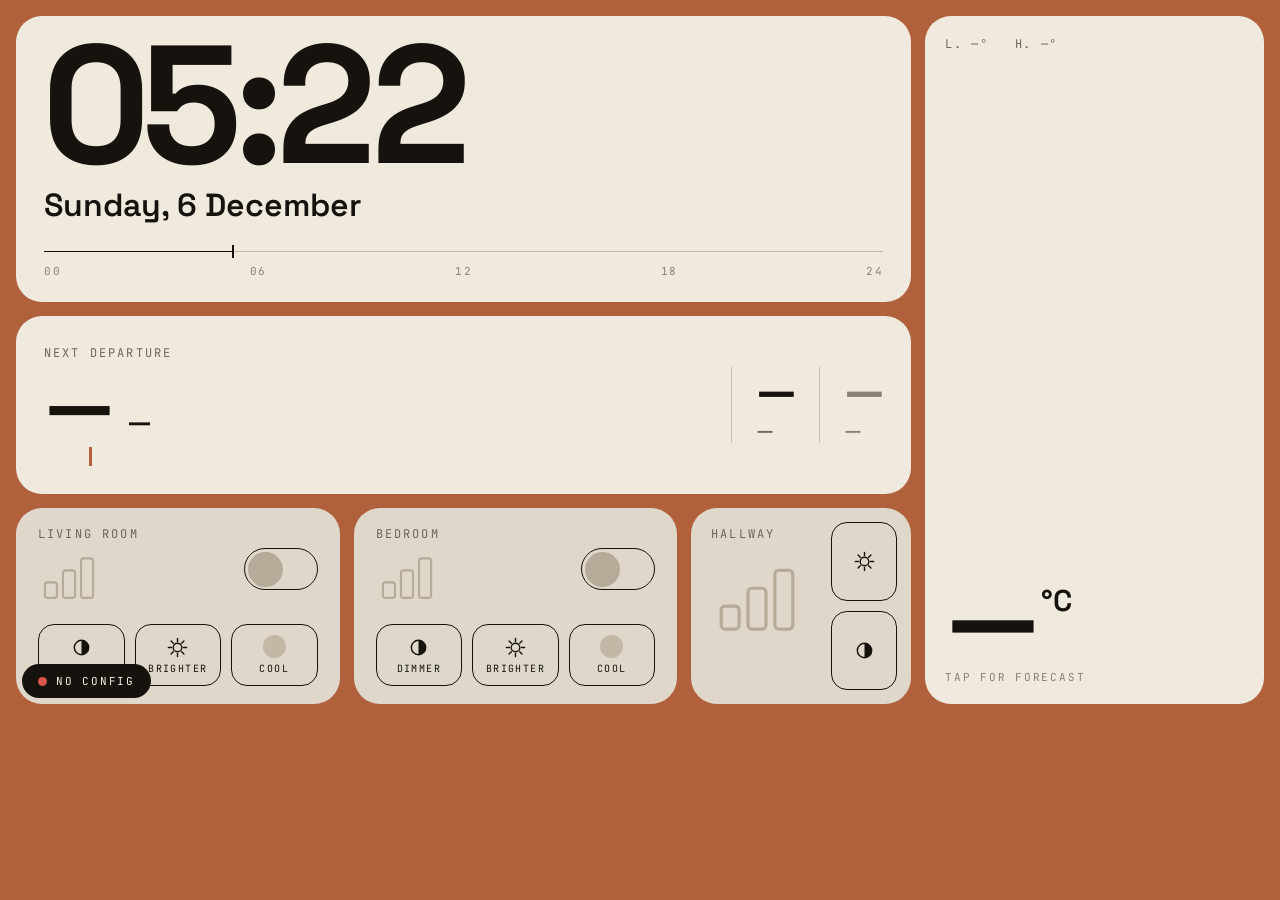
==== commit 2197933c: "Add a hallway card that keeps the light on Motion runs the hallway, so the card has no on/off switch" ====
--- a/index.html
+++ b/index.html
@@ -61,6 +61,7 @@
   </section>
 
   <!-- ── Lights ──────────────────────────────────────────── -->
+  <div class="lights-row">
   <section class="card light-card" id="light-living" data-room="living">
     <div class="light-header">
       <div>
@@ -113,6 +114,21 @@
     </div>
   </section>
 
+  <!-- Tap the bars to keep it on or release it; dark while kept on. -->
+  <section class="card light-card hall-card" id="light-hallway" data-room="hallway">
+    <div class="hall-main" data-action="hold" role="button" tabindex="0"
+         aria-label="Keep the hallway on, or release it to motion">
+      <div class="mono-label light-room">HALLWAY</div>
+      <div class="hall-glyph" data-glyph></div>
+      <div class="hall-state" data-hall-state></div>
+    </div>
+    <div class="hall-side">
+      <div class="light-btn" data-action="brightness_up" aria-label="Bright"><span data-icon="brighter"></span></div>
+      <div class="light-btn" data-action="brightness_down" aria-label="Dim"><span data-icon="dimmer"></span></div>
+    </div>
+  </section>
+  </div>
+
   <!-- ── Weather ─────────────────────────────────────────── -->
   <section class="card weather" id="weather-card">
     <div class="mono-label weather-range" id="weather-range">L. 14° &nbsp; H. 23°</div>
--- a/css/dashboard.css
+++ b/css/dashboard.css
@@ -204,16 +204,21 @@
 .dep-dim .dep-later-countdown { color: var(--muted-dim); }
 
 /* ── Light cards ──────────────────────────────────────── */
+.lights-row {
+  grid-column: 1 / span 2;
+  grid-row: 3;
+  display: grid;
+  grid-template-columns: 1fr 1fr 220px;
+  gap: 14px;
+  min-height: 0;
+}
 .light-card {
-  grid-row: 3;
   padding: 18px 22px;
   display: flex;
   flex-direction: column;
   justify-content: space-between;
   border-radius: 26px;
 }
-#light-living  { grid-column: 1; }
-#light-bedroom { grid-column: 2; }
 .light-card.is-off { background: var(--card-off); }
 
 .light-header { display: flex; justify-content: space-between; align-items: center; }
@@ -247,6 +252,7 @@
   align-items: center;
   justify-content: center;
   gap: 3px;
+  color: var(--ink);
 }
 .light-btn-temp { gap: 4px; }
 .light-btn svg { width: 23px; height: 23px; display: block; }
@@ -258,9 +264,31 @@
 }
 .temp-disc { width: 23px; height: 23px; border-radius: 50%; background: var(--warm); }
 
+/* Hallway: the bars are the keep/release button, Bright and Dim sit
+   in a column beside them, and the whole card goes ink while kept on. */
+.hall-card { flex-direction: row; justify-content: flex-start; gap: 10px; padding: 14px; }
+.hall-main {
+  flex: 1;
+  min-width: 0;
+  display: flex;
+  flex-direction: column;
+  justify-content: space-between;
+  padding: 4px 6px;
+  border-radius: 18px;
+}
+.hall-glyph svg { width: 92px; height: 92px; display: block; }
+.hall-state { height: 26px; color: var(--ink); }
+.hall-state svg { width: 26px; height: 26px; display: block; }
+.hall-side { width: 66px; display: flex; flex-direction: column; gap: 10px; }
+.hall-side .light-btn { flex: 1; height: auto; }
+.hall-card.is-held { background: var(--ink); }
+.hall-card.is-held .light-room { color: var(--on-ground); }
+.hall-card.is-held .hall-state { color: var(--on-ink); }
+.hall-card.is-held .light-btn { border-color: var(--muted); color: var(--on-ink); }
+
 /* Touch feedback — 120ms, within the <=150ms budget the spec allows. */
-.light-btn, .toggle, .weather, .forecast-close { transition: opacity 120ms ease; }
-.light-btn:active, .toggle:active, .weather:active, .forecast-close:active { opacity: 0.55; }
+.light-btn, .toggle, .weather, .forecast-close, .hall-main { transition: opacity 120ms ease; }
+.light-btn:active, .toggle:active, .weather:active, .forecast-close:active, .hall-main:active { opacity: 0.55; }
 
 /* ── Weather ──────────────────────────────────────────── */
 .weather {
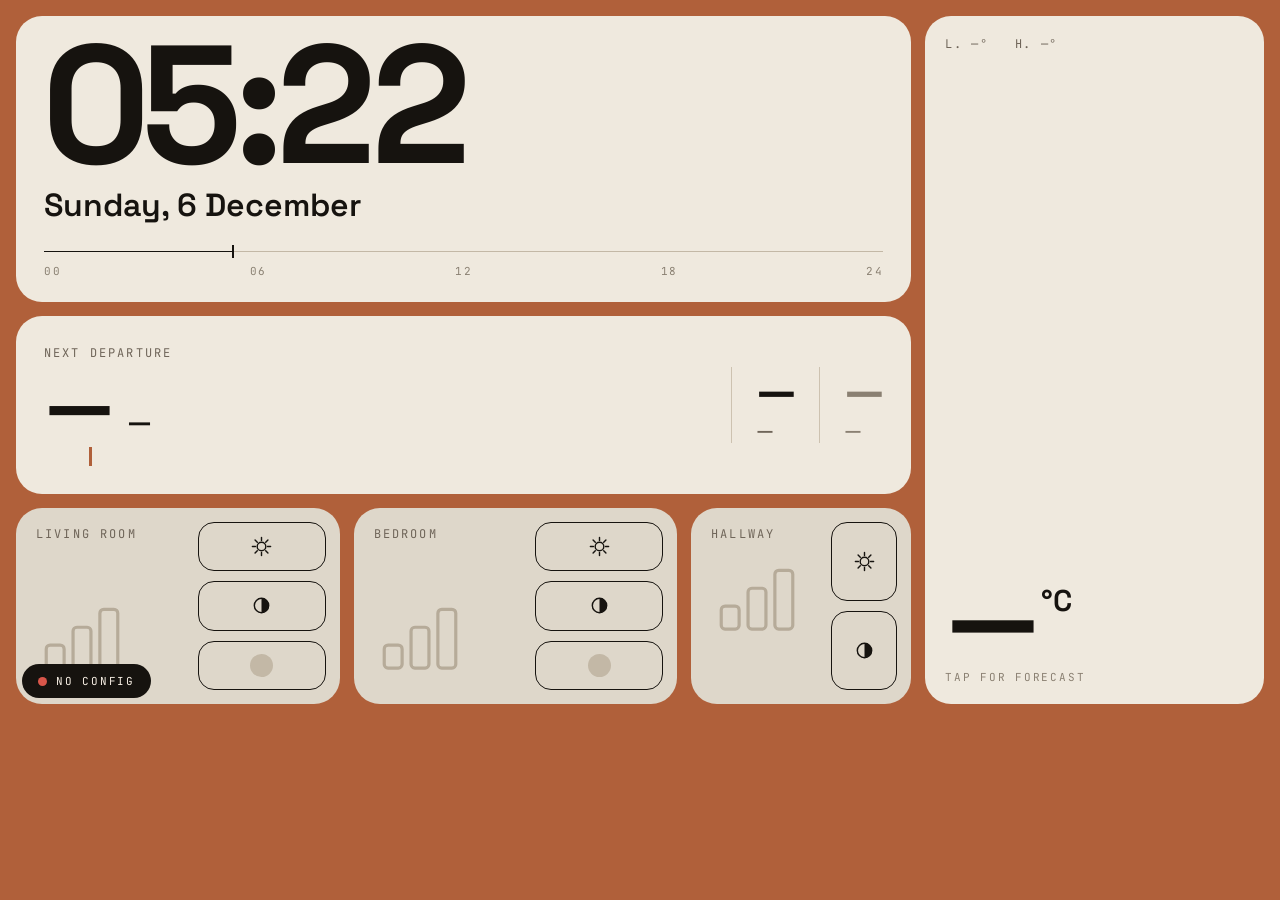
==== commit fd1eb924: "Give the room cards the hallway's tap-to-toggle layout The living room and bedroom drop the slider s" ====
--- a/index.html
+++ b/index.html
@@ -63,66 +63,40 @@
   <!-- ── Lights ──────────────────────────────────────────── -->
   <div class="lights-row">
   <section class="card light-card" id="light-living" data-room="living">
-    <div class="light-header">
-      <div>
-        <div class="mono-label light-room">LIVING ROOM</div>
-        <div class="light-glyph" data-glyph></div>
-      </div>
-      <div class="toggle" data-action="toggle" role="switch" tabindex="0">
-        <div class="toggle-knob"></div>
-      </div>
+    <div class="light-main" data-action="toggle" role="button" tabindex="0"
+         aria-label="Turn the living room light on or off">
+      <div class="mono-label light-room">LIVING ROOM</div>
+      <div class="light-glyph" data-glyph></div>
     </div>
-    <div class="light-buttons">
-      <div class="light-btn" data-action="brightness_down">
-        <span data-icon="dimmer"></span>
-        <div class="mono-btn-label">DIMMER</div>
-      </div>
-      <div class="light-btn" data-action="brightness_up">
-        <span data-icon="brighter"></span>
-        <div class="mono-btn-label">BRIGHTER</div>
-      </div>
-      <div class="light-btn light-btn-temp" data-action="color_temp_toggle">
-        <div class="temp-disc" data-temp-disc></div>
-        <div class="mono-btn-label" data-temp-label>WARM</div>
-      </div>
+    <div class="light-side">
+      <div class="light-btn" data-action="brightness_up" aria-label="Bright"><span data-icon="brighter"></span></div>
+      <div class="light-btn" data-action="brightness_down" aria-label="Dim"><span data-icon="dimmer"></span></div>
+      <div class="light-btn" data-action="color_temp_toggle" aria-label="Warm or cool"><div class="temp-disc" data-temp-disc></div></div>
     </div>
   </section>
 
   <section class="card light-card" id="light-bedroom" data-room="bedroom">
-    <div class="light-header">
-      <div>
-        <div class="mono-label light-room">BEDROOM</div>
-        <div class="light-glyph" data-glyph></div>
-      </div>
-      <div class="toggle" data-action="toggle" role="switch" tabindex="0">
-        <div class="toggle-knob"></div>
-      </div>
+    <div class="light-main" data-action="toggle" role="button" tabindex="0"
+         aria-label="Turn the bedroom light on or off">
+      <div class="mono-label light-room">BEDROOM</div>
+      <div class="light-glyph" data-glyph></div>
     </div>
-    <div class="light-buttons">
-      <div class="light-btn" data-action="brightness_down">
-        <span data-icon="dimmer"></span>
-        <div class="mono-btn-label">DIMMER</div>
-      </div>
-      <div class="light-btn" data-action="brightness_up">
-        <span data-icon="brighter"></span>
-        <div class="mono-btn-label">BRIGHTER</div>
-      </div>
-      <div class="light-btn light-btn-temp" data-action="color_temp_toggle">
-        <div class="temp-disc" data-temp-disc></div>
-        <div class="mono-btn-label" data-temp-label>COOL</div>
-      </div>
+    <div class="light-side">
+      <div class="light-btn" data-action="brightness_up" aria-label="Bright"><span data-icon="brighter"></span></div>
+      <div class="light-btn" data-action="brightness_down" aria-label="Dim"><span data-icon="dimmer"></span></div>
+      <div class="light-btn" data-action="color_temp_toggle" aria-label="Warm or cool"><div class="temp-disc" data-temp-disc></div></div>
     </div>
   </section>
 
   <!-- Tap the bars to keep it on or release it; dark while kept on. -->
   <section class="card light-card hall-card" id="light-hallway" data-room="hallway">
-    <div class="hall-main" data-action="hold" role="button" tabindex="0"
+    <div class="light-main" data-action="hold" role="button" tabindex="0"
          aria-label="Keep the hallway on, or release it to motion">
       <div class="mono-label light-room">HALLWAY</div>
-      <div class="hall-glyph" data-glyph></div>
+      <div class="light-glyph" data-glyph></div>
       <div class="hall-state" data-hall-state></div>
     </div>
-    <div class="hall-side">
+    <div class="light-side">
       <div class="light-btn" data-action="brightness_up" aria-label="Bright"><span data-icon="brighter"></span></div>
       <div class="light-btn" data-action="brightness_down" aria-label="Dim"><span data-icon="dimmer"></span></div>
     </div>
--- a/css/dashboard.css
+++ b/css/dashboard.css
@@ -212,62 +212,17 @@
   gap: 14px;
   min-height: 0;
 }
+/* Every light card has the same shape: the room name and bars are one
+   big tap target on the left, the buttons a column on the right. A room
+   taps on and off; the hallway taps between motion and kept on. */
 .light-card {
-  padding: 18px 22px;
-  display: flex;
-  flex-direction: column;
-  justify-content: space-between;
+  padding: 14px;
+  display: flex;
+  gap: 10px;
   border-radius: 26px;
 }
 .light-card.is-off { background: var(--card-off); }
-
-.light-header { display: flex; justify-content: space-between; align-items: center; }
-.light-glyph { height: 66px; display: flex; align-items: center; margin-top: 4px; }
-.light-glyph svg { width: 62px; height: 62px; }
-
-.toggle {
-  width: 74px;
-  height: 42px;
-  border-radius: 21px;
-  display: flex;
-  align-items: center;
-  padding: 3px;
-  flex: none;
-  border: 1.5px solid var(--ink);
-  background: var(--ink);
-  justify-content: flex-end;
-}
-.toggle-knob { width: 35px; height: 35px; border-radius: 50%; background: var(--on-ink); }
-.light-card.is-off .toggle { background: transparent; justify-content: flex-start; }
-.light-card.is-off .toggle-knob { background: var(--hairline-off); }
-
-.light-buttons { display: flex; gap: 10px; }
-.light-btn {
-  flex: 1;
-  height: 62px;
-  border-radius: 16px;
-  border: 1.5px solid var(--ink);
-  display: flex;
-  flex-direction: column;
-  align-items: center;
-  justify-content: center;
-  gap: 3px;
-  color: var(--ink);
-}
-.light-btn-temp { gap: 4px; }
-.light-btn svg { width: 23px; height: 23px; display: block; }
-.mono-btn-label {
-  font-family: var(--mono);
-  font-size: 10px;
-  letter-spacing: 0.14em;
-  color: var(--ink);
-}
-.temp-disc { width: 23px; height: 23px; border-radius: 50%; background: var(--warm); }
-
-/* Hallway: the bars are the keep/release button, Bright and Dim sit
-   in a column beside them, and the whole card goes ink while kept on. */
-.hall-card { flex-direction: row; justify-content: flex-start; gap: 10px; padding: 14px; }
-.hall-main {
+.light-main {
   flex: 1;
   min-width: 0;
   display: flex;
@@ -276,19 +231,33 @@
   padding: 4px 6px;
   border-radius: 18px;
 }
-.hall-glyph svg { width: 92px; height: 92px; display: block; }
+.light-glyph svg { width: 92px; height: 92px; display: block; }
+.light-side { width: 128px; flex: none; display: flex; flex-direction: column; gap: 10px; }
+.light-btn {
+  flex: 1;
+  border-radius: 16px;
+  border: 1.5px solid var(--ink);
+  display: flex;
+  align-items: center;
+  justify-content: center;
+  color: var(--ink);
+}
+.light-btn svg { width: 23px; height: 23px; display: block; }
+.temp-disc { width: 23px; height: 23px; border-radius: 50%; background: var(--warm); }
+
+/* Hallway: no warm/cool, so a narrower column, plus a mark for how
+   it is lit; the whole card goes ink while kept on. */
+.hall-card .light-side { width: 66px; }
 .hall-state { height: 26px; color: var(--ink); }
 .hall-state svg { width: 26px; height: 26px; display: block; }
-.hall-side { width: 66px; display: flex; flex-direction: column; gap: 10px; }
-.hall-side .light-btn { flex: 1; height: auto; }
 .hall-card.is-held { background: var(--ink); }
 .hall-card.is-held .light-room { color: var(--on-ground); }
 .hall-card.is-held .hall-state { color: var(--on-ink); }
 .hall-card.is-held .light-btn { border-color: var(--muted); color: var(--on-ink); }
 
 /* Touch feedback — 120ms, within the <=150ms budget the spec allows. */
-.light-btn, .toggle, .weather, .forecast-close, .hall-main { transition: opacity 120ms ease; }
-.light-btn:active, .toggle:active, .weather:active, .forecast-close:active, .hall-main:active { opacity: 0.55; }
+.light-btn, .light-main, .weather, .forecast-close { transition: opacity 120ms ease; }
+.light-btn:active, .light-main:active, .weather:active, .forecast-close:active { opacity: 0.55; }
 
 /* ── Weather ──────────────────────────────────────────── */
 .weather {
